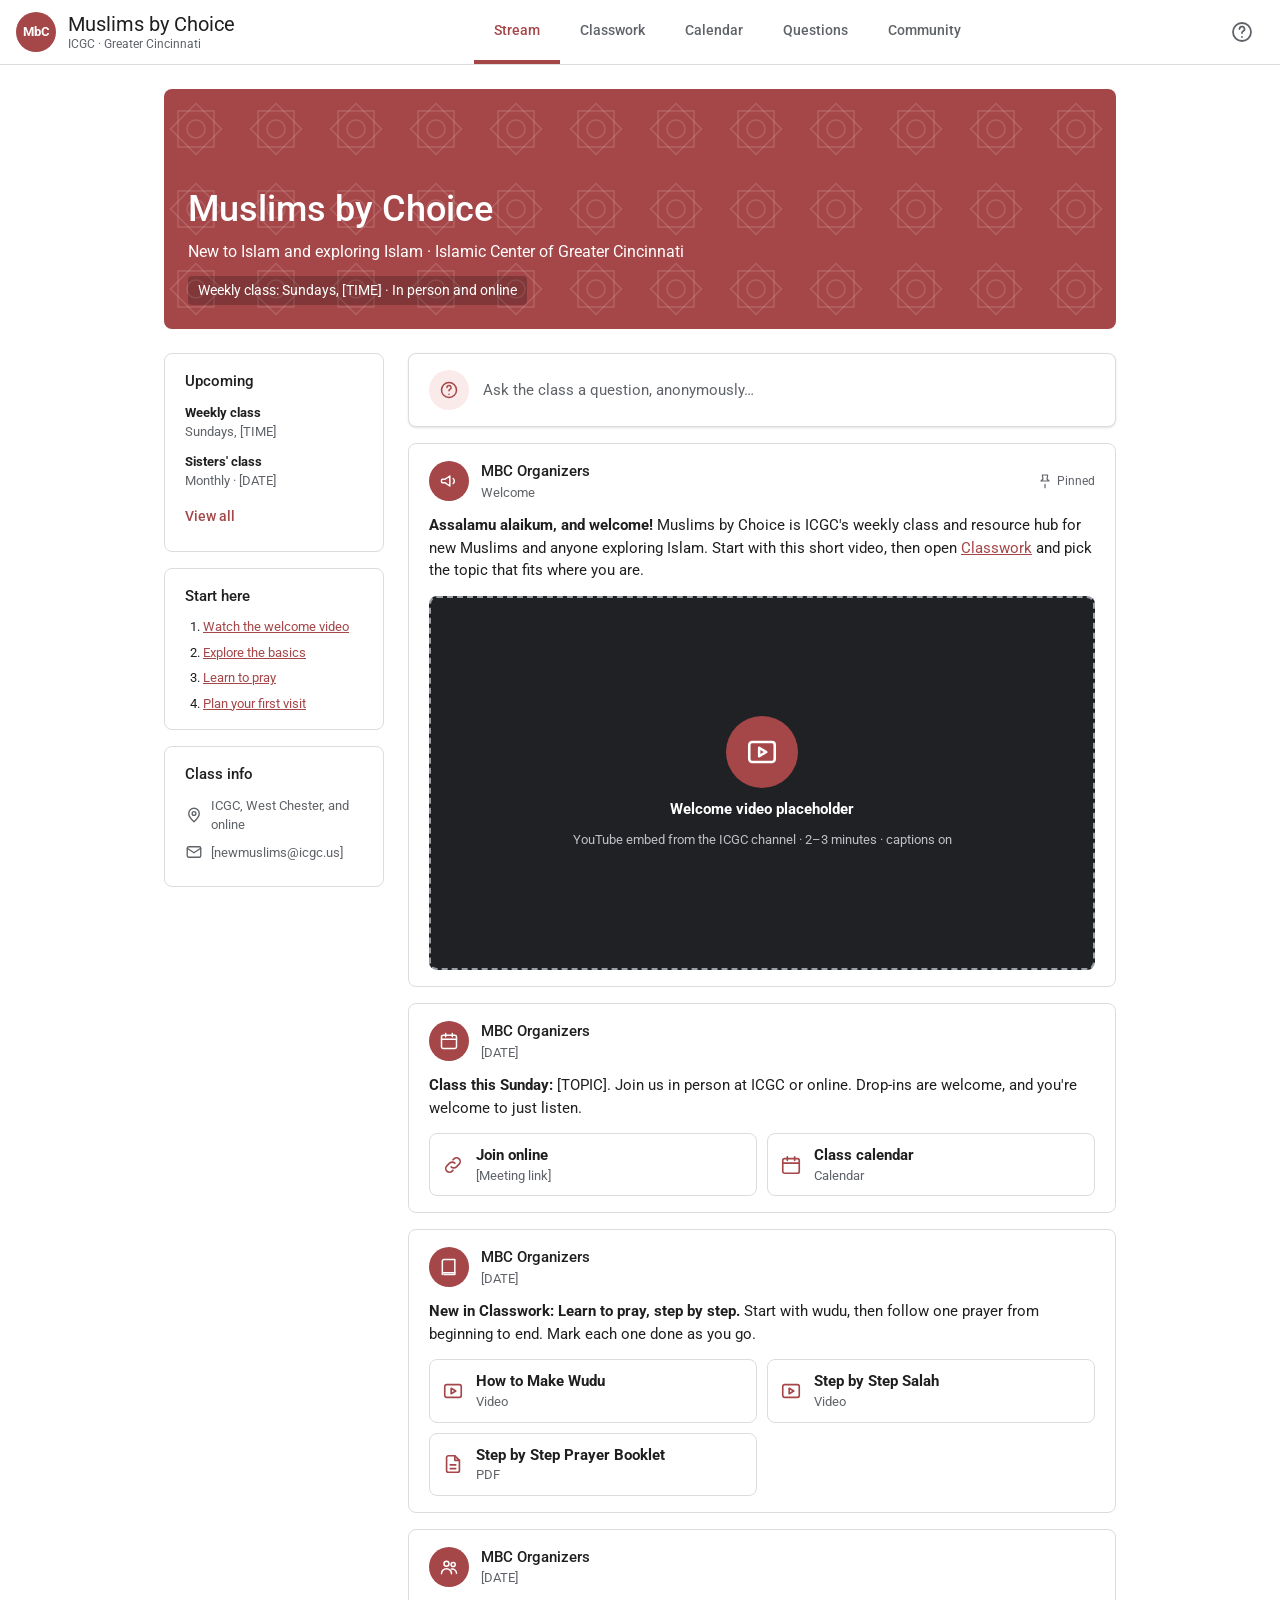
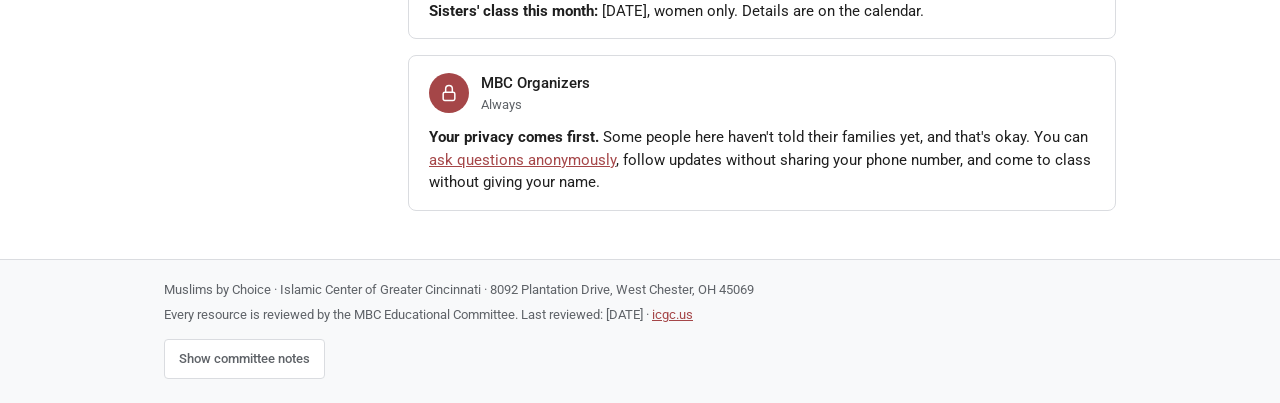
==== classroom-pages/index.html @ 6eb434a8 "Add classroom-style version of the hub Five pages in classroom-pages/ laid out like a learning platf" ====
<!doctype html>
<html lang="en">
<head>
<meta charset="utf-8">
<meta name="viewport" content="width=device-width, initial-scale=1">
<meta name="robots" content="noindex">
<title>Stream · Muslims by Choice</title>
<link rel="preconnect" href="https://fonts.googleapis.com">
<link href="https://fonts.googleapis.com/css2?family=Roboto:wght@400;500;700&amp;display=swap" rel="stylesheet">
<link rel="stylesheet" href="assets/classroom.css">
</head>
<body class="notes-off">
<a class="skip" href="#main">Skip to content</a>
<div class="cn-note proto-bar">Prototype for committee review. Notes in yellow mark content still to confirm.</div>
<header class="appbar">
  <div class="appbar-left">
    <span class="class-icon" aria-hidden="true">MbC</span>
    <div class="class-name"><a href="index.html">Muslims by Choice</a><span>ICGC · Greater Cincinnati</span></div>
  </div>
  <nav class="tabs" aria-label="Class sections"><a href="index.html" class="tab is-active" aria-current="page">Stream</a><a href="classwork.html" class="tab">Classwork</a><a href="calendar.html" class="tab">Calendar</a><a href="questions.html" class="tab">Questions</a><a href="community.html" class="tab">Community</a></nav>
  <div class="appbar-right"><a class="icon-btn" href="questions.html" aria-label="Ask a question"><svg class="i" width="24" height="24" viewBox="0 0 24 24" fill="none" stroke="currentColor" stroke-width="1.8" stroke-linecap="round" stroke-linejoin="round" aria-hidden="true"><circle cx="12" cy="12" r="9"/><path d="M9.5 9a2.5 2.5 0 1 1 3.5 2.3c-.7.3-1 .9-1 1.7M12 17h.01"/></svg></a></div>
</header>
<main id="main" class="wrap">
<section class="banner"><div class="banner-text"><h1>Muslims by Choice</h1><p>New to Islam and exploring Islam · Islamic Center of Greater Cincinnati</p><p class="banner-meta">Weekly class: Sundays, [TIME] · In person and online</p></div></section>
<div class="stream-grid"><aside class="side"><section class="card side-card"><h2>Upcoming</h2><ul class="upcoming"><li><strong>Weekly class</strong><span>Sundays, [TIME]</span></li><li><strong>Sisters' class</strong><span>Monthly · [DATE]</span></li></ul><a class="text-btn" href="calendar.html">View all</a></section><section class="card side-card"><h2>Start here</h2><ol class="start"><li><a href="#welcome">Watch the welcome video</a></li><li><a href="classwork.html#explore">Explore the basics</a></li><li><a href="classwork.html#establish">Learn to pray</a></li><li><a href="community.html">Plan your first visit</a></li></ol></section><section class="card side-card"><h2>Class info</h2><p class="info"><svg class="i" width="18" height="18" viewBox="0 0 24 24" fill="none" stroke="currentColor" stroke-width="1.8" stroke-linecap="round" stroke-linejoin="round" aria-hidden="true"><path d="M12 21s-7-6.2-7-11a7 7 0 0 1 14 0c0 4.8-7 11-7 11z"/><circle cx="12" cy="10" r="2.5"/></svg> ICGC, West Chester, and online</p><p class="info"><svg class="i" width="18" height="18" viewBox="0 0 24 24" fill="none" stroke="currentColor" stroke-width="1.8" stroke-linecap="round" stroke-linejoin="round" aria-hidden="true"><rect x="3" y="5" width="18" height="14" rx="2"/><path d="M3 7l9 6 9-6"/></svg> [newmuslims@icgc.us]</p></section></aside><div class="stream" id="welcome"><a class="card compose" href="questions.html"><span class="avatar soft"><svg class="i" width="20" height="20" viewBox="0 0 24 24" fill="none" stroke="currentColor" stroke-width="1.8" stroke-linecap="round" stroke-linejoin="round" aria-hidden="true"><circle cx="12" cy="12" r="9"/><path d="M9.5 9a2.5 2.5 0 1 1 3.5 2.3c-.7.3-1 .9-1 1.7M12 17h.01"/></svg></span><span>Ask the class a question, anonymously…</span></a><article class="card post"><div class="post-head"><span class="avatar"><svg class="i" width="20" height="20" viewBox="0 0 24 24" fill="none" stroke="currentColor" stroke-width="1.8" stroke-linecap="round" stroke-linejoin="round" aria-hidden="true"><path d="M3 11v2a1 1 0 0 0 1 1h3l6 4V6L7 10H4a1 1 0 0 0-1 1z"/><path d="M17 9a4 4 0 0 1 0 6"/></svg></span><div><div class="post-who">MBC Organizers</div><div class="post-when">Welcome</div></div><span class="pin"><svg class="i" width="16" height="16" viewBox="0 0 24 24" fill="none" stroke="currentColor" stroke-width="1.8" stroke-linecap="round" stroke-linejoin="round" aria-hidden="true"><path d="M12 17v5M8 3h8l-1 6 3 3H6l3-3z"/></svg> Pinned</span></div><div class="post-body"><p><strong>Assalamu alaikum, and welcome!</strong> Muslims by Choice is ICGC's weekly class and resource hub for new Muslims and anyone exploring Islam. Start with this short video, then open <a href="classwork.html">Classwork</a> and pick the topic that fits where you are.</p></div><div class="video-ph" role="img" aria-label="Placeholder for the welcome video"><span class="play"><svg class="i" width="34" height="34" viewBox="0 0 24 24" fill="none" stroke="currentColor" stroke-width="1.8" stroke-linecap="round" stroke-linejoin="round" aria-hidden="true"><rect x="3" y="5" width="18" height="14" rx="2"/><path d="M10 9l5 3-5 3z"/></svg></span><strong>Welcome video placeholder</strong><small>YouTube embed from the ICGC channel · 2–3 minutes · captions on</small></div><p class="cn-note">Committee: decide who records the video, and keep faces and names of class members out of it</p></article><article class="card post"><div class="post-head"><span class="avatar"><svg class="i" width="20" height="20" viewBox="0 0 24 24" fill="none" stroke="currentColor" stroke-width="1.8" stroke-linecap="round" stroke-linejoin="round" aria-hidden="true"><rect x="3" y="5" width="18" height="16" rx="2"/><path d="M3 10h18M8 3v4M16 3v4"/></svg></span><div><div class="post-who">MBC Organizers</div><div class="post-when">[DATE]</div></div></div><div class="post-body"><p><strong>Class this Sunday:</strong> [TOPIC]. Join us in person at ICGC or online. Drop-ins are welcome, and you're welcome to just listen.</p></div><div class="attachments"><a class="attach" href="#"><svg class="i" width="22" height="22" viewBox="0 0 24 24" fill="none" stroke="currentColor" stroke-width="1.8" stroke-linecap="round" stroke-linejoin="round" aria-hidden="true"><path d="M10 14a4 4 0 0 0 5.7 0l3-3a4 4 0 0 0-5.7-5.7l-1 1"/><path d="M14 10a4 4 0 0 0-5.7 0l-3 3a4 4 0 0 0 5.7 5.7l1-1"/></svg><span><strong>Join online</strong><small>[Meeting link]</small></span></a><a class="attach" href="calendar.html"><svg class="i" width="22" height="22" viewBox="0 0 24 24" fill="none" stroke="currentColor" stroke-width="1.8" stroke-linecap="round" stroke-linejoin="round" aria-hidden="true"><rect x="3" y="5" width="18" height="16" rx="2"/><path d="M3 10h18M8 3v4M16 3v4"/></svg><span><strong>Class calendar</strong><small>Calendar</small></span></a></div><p class="cn-note">Committee: confirm time; the ICGC site lists 12–2 pm</p></article><article class="card post"><div class="post-head"><span class="avatar"><svg class="i" width="20" height="20" viewBox="0 0 24 24" fill="none" stroke="currentColor" stroke-width="1.8" stroke-linecap="round" stroke-linejoin="round" aria-hidden="true"><path d="M4 19V5a2 2 0 0 1 2-2h13v16H6a2 2 0 0 0-2 2z"/><path d="M19 19v2H6"/></svg></span><div><div class="post-who">MBC Organizers</div><div class="post-when">[DATE]</div></div></div><div class="post-body"><p><strong>New in Classwork: Learn to pray, step by step.</strong> Start with wudu, then follow one prayer from beginning to end. Mark each one done as you go.</p></div><div class="attachments"><a class="attach" href="https://linktr.ee/MuslimsbyChoiceResources"><svg class="i" width="22" height="22" viewBox="0 0 24 24" fill="none" stroke="currentColor" stroke-width="1.8" stroke-linecap="round" stroke-linejoin="round" aria-hidden="true"><rect x="3" y="5" width="18" height="14" rx="2"/><path d="M10 9l5 3-5 3z"/></svg><span><strong>How to Make Wudu</strong><small>Video</small></span></a><a class="attach" href="https://linktr.ee/MuslimsbyChoiceResources"><svg class="i" width="22" height="22" viewBox="0 0 24 24" fill="none" stroke="currentColor" stroke-width="1.8" stroke-linecap="round" stroke-linejoin="round" aria-hidden="true"><rect x="3" y="5" width="18" height="14" rx="2"/><path d="M10 9l5 3-5 3z"/></svg><span><strong>Step by Step Salah</strong><small>Video</small></span></a><a class="attach" href="https://linktr.ee/MuslimsbyChoiceResources"><svg class="i" width="22" height="22" viewBox="0 0 24 24" fill="none" stroke="currentColor" stroke-width="1.8" stroke-linecap="round" stroke-linejoin="round" aria-hidden="true"><path d="M14 3H7a2 2 0 0 0-2 2v14a2 2 0 0 0 2 2h10a2 2 0 0 0 2-2V8z"/><path d="M14 3v5h5M9 13h6M9 17h6"/></svg><span><strong>Step by Step Prayer Booklet</strong><small>PDF</small></span></a></div></article><article class="card post"><div class="post-head"><span class="avatar"><svg class="i" width="20" height="20" viewBox="0 0 24 24" fill="none" stroke="currentColor" stroke-width="1.8" stroke-linecap="round" stroke-linejoin="round" aria-hidden="true"><circle cx="9" cy="8" r="3"/><path d="M3 20a6 6 0 0 1 12 0"/><circle cx="17" cy="9" r="2.5"/><path d="M15 14.5a5 5 0 0 1 6 5"/></svg></span><div><div class="post-who">MBC Organizers</div><div class="post-when">[DATE]</div></div></div><div class="post-body"><p><strong>Sisters' class this month:</strong> [DATE], women only. Details are on the calendar.</p></div><p class="cn-note">Committee: confirm sisters' class dates each quarter so no one is caught by surprise</p></article><article class="card post"><div class="post-head"><span class="avatar"><svg class="i" width="20" height="20" viewBox="0 0 24 24" fill="none" stroke="currentColor" stroke-width="1.8" stroke-linecap="round" stroke-linejoin="round" aria-hidden="true"><rect x="5" y="11" width="14" height="10" rx="2"/><path d="M8 11V7a4 4 0 0 1 8 0v4"/></svg></span><div><div class="post-who">MBC Organizers</div><div class="post-when">Always</div></div></div><div class="post-body"><p><strong>Your privacy comes first.</strong> Some people here haven't told their families yet, and that's okay. You can <a href="questions.html">ask questions anonymously</a>, follow updates without sharing your phone number, and come to class without giving your name.</p></div><p class="cn-note">Committee: confirm the privacy policy</p></article></div></div>
</main>
<footer class="foot">
  <div class="wrap foot-inner">
    <span>Muslims by Choice · Islamic Center of Greater Cincinnati · 8092 Plantation Drive, West Chester, OH 45069</span>
    <span>Every resource is reviewed by the MBC Educational Committee. Last reviewed: [DATE] · <a href="https://icgc.us/">icgc.us</a></span>
    <button type="button" class="notes-toggle" aria-pressed="false">Show committee notes</button>
  </div>
</footer>
<script src="assets/classroom.js"></script>
</body>
</html>
---- classroom-pages/assets/classroom.css ----
/* Muslims by Choice: classroom-style layout. Theme color matches ICGC maroon. */
:root {
  --theme: #A54648;
  --theme-dark: #772F30;
  --theme-tint: #FAEAEA;
  --ink: #1F1F1F;
  --muted: #5F6368;
  --line: #DADCE0;
  --bg: #FFFFFF;
  --soft: #F8F9FA;
  --radius: 8px;
}

* { box-sizing: border-box; }
body { margin: 0; font-family: Roboto, Arial, sans-serif; color: var(--ink); background: var(--bg); font-size: 15px; line-height: 1.5; }
a { color: var(--theme); }
a:hover { color: var(--theme-dark); }
h1, h2, h3 { font-weight: 400; margin: 0; }
.i { flex: none; }

.skip { position: absolute; left: -999px; top: 8px; background: #fff; padding: 8px 12px; z-index: 20; }
.skip:focus { left: 8px; }

/* Committee notes */
.notes-off .cn-note { display: none !important; }
.cn-note { margin: 10px 0 0; padding: 6px 10px; border-radius: 6px; background: #FFF3DC; border: 1px dashed #C98A1B; color: #6E4500; font-size: 13px; line-height: 1.4; }
.proto-bar { margin: 0; border-radius: 0; text-align: center; border-width: 0 0 1px; }

/* App bar */
.appbar { position: sticky; top: 0; z-index: 10; background: #fff; border-bottom: 1px solid var(--line); display: flex; align-items: center; gap: 16px; padding: 0 16px; min-height: 64px; flex-wrap: wrap; }
.appbar-left { display: flex; align-items: center; gap: 12px; min-width: 0; }
.class-icon { width: 40px; height: 40px; border-radius: 50%; background: var(--theme); color: #fff; font-weight: 700; font-size: 13px; display: flex; align-items: center; justify-content: center; }
.class-name { display: flex; flex-direction: column; line-height: 1.25; }
.class-name a { color: var(--ink); text-decoration: none; font-size: 20px; }
.class-name a:hover { text-decoration: underline; }
.class-name span { color: var(--muted); font-size: 12px; }
.tabs { display: flex; flex: 1; justify-content: center; align-self: stretch; overflow-x: auto; }
.tab { display: flex; align-items: center; padding: 0 20px; min-height: 64px; color: var(--muted); text-decoration: none; font-weight: 500; font-size: 14px; border-bottom: 4px solid transparent; white-space: nowrap; }
.tab:hover { background: var(--soft); color: var(--ink); }
.tab.is-active { color: var(--theme); border-bottom-color: var(--theme); }
.appbar-right { display: flex; margin-left: auto; }
.icon-btn { width: 44px; height: 44px; border-radius: 50%; display: flex; align-items: center; justify-content: center; color: var(--muted); }
.icon-btn:hover { background: var(--soft); color: var(--ink); }

/* Layout */
.wrap { max-width: 1000px; margin: 0 auto; padding: 0 24px; }
main.wrap { padding-top: 24px; padding-bottom: 48px; }
.card { background: #fff; border: 1px solid var(--line); border-radius: var(--radius); padding: 16px 20px; }
.card-title { font-size: 18px; color: var(--theme); margin-bottom: 12px; display: flex; align-items: center; gap: 8px; }
.page-head { padding: 8px 0 24px; border-bottom: 1px solid var(--line); margin-bottom: 24px; }
.page-head h1 { font-size: 32px; color: var(--theme); }
.page-head p { margin: 6px 0 0; color: var(--muted); max-width: 680px; }
.hint { color: var(--muted); font-size: 13px; }

/* Banner */
.banner { border-radius: var(--radius); min-height: 240px; display: flex; align-items: flex-end; padding: 24px; color: #fff; margin-bottom: 24px;
  background-color: var(--theme);
  background-image: url("data:image/svg+xml,%3Csvg xmlns='http://www.w3.org/2000/svg' width='80' height='80' viewBox='0 0 80 80'%3E%3Cg fill='none' stroke='%23ffffff' stroke-opacity='0.14' stroke-width='1.5'%3E%3Crect x='22' y='22' width='36' height='36'/%3E%3Crect x='22' y='22' width='36' height='36' transform='rotate(45 40 40)'/%3E%3Ccircle cx='40' cy='40' r='9'/%3E%3C/g%3E%3C/svg%3E");
  background-position: right center; }
.banner h1 { font-size: 36px; font-weight: 500; }
.banner p { margin: 4px 0 0; font-size: 16px; }
.banner .banner-meta { margin-top: 12px; display: inline-block; background: rgba(0, 0, 0, 0.22); padding: 4px 10px; border-radius: 4px; font-size: 14px; }

/* Stream */
.stream-grid { display: grid; grid-template-columns: 220px minmax(0, 1fr); gap: 24px; align-items: start; }
.side { display: flex; flex-direction: column; gap: 16px; }
.side-card h2 { font-size: 15px; font-weight: 500; margin-bottom: 10px; }
.upcoming { list-style: none; margin: 0 0 8px; padding: 0; display: flex; flex-direction: column; gap: 10px; font-size: 13px; }
.upcoming li { display: flex; flex-direction: column; }
.upcoming span { color: var(--muted); }
.start { margin: 0; padding-left: 18px; font-size: 13px; display: flex; flex-direction: column; gap: 6px; }
.info { display: flex; gap: 8px; align-items: center; margin: 0 0 8px; font-size: 13px; color: var(--muted); }
.text-btn { font-weight: 500; font-size: 14px; text-decoration: none; display: inline-flex; align-items: center; min-height: 36px; }
.text-btn:hover { text-decoration: underline; }
.stream { display: flex; flex-direction: column; gap: 16px; }
.compose { display: flex; align-items: center; gap: 14px; color: var(--muted); text-decoration: none; box-shadow: 0 1px 2px rgba(60, 64, 67, 0.15); }
.compose:hover { color: var(--ink); box-shadow: 0 1px 3px rgba(60, 64, 67, 0.3); }
.avatar { width: 40px; height: 40px; border-radius: 50%; background: var(--theme); color: #fff; display: flex; align-items: center; justify-content: center; flex: none; }
.avatar.soft { background: var(--theme-tint); color: var(--theme); }
.post-head { display: flex; align-items: center; gap: 12px; }
.post-who { font-weight: 500; }
.post-when { color: var(--muted); font-size: 13px; }
.pin { margin-left: auto; display: inline-flex; align-items: center; gap: 4px; color: var(--muted); font-size: 12px; }
.post-body p { margin: 12px 0 0; }
.attachments { display: grid; grid-template-columns: repeat(auto-fit, minmax(220px, 1fr)); gap: 10px; margin-top: 14px; }
.attach { display: flex; align-items: center; gap: 12px; border: 1px solid var(--line); border-radius: var(--radius); padding: 10px 12px; color: var(--theme); text-decoration: none; min-height: 56px; }
.attach:hover { background: var(--soft); }
.attach span { display: flex; flex-direction: column; color: var(--ink); min-width: 0; }
.attach small { color: var(--muted); }
.video-ph { margin-top: 14px; aspect-ratio: 16 / 9; border-radius: var(--radius); background: #202124; border: 2px dashed #9AA0A6; color: #fff; display: flex; flex-direction: column; align-items: center; justify-content: center; gap: 10px; text-align: center; padding: 16px; }
.video-ph .play { width: 72px; height: 72px; border-radius: 50%; background: var(--theme); display: flex; align-items: center; justify-content: center; }
.video-ph small { color: #BDC1C6; }

/* Classwork */
.cw-grid { display: grid; grid-template-columns: 200px minmax(0, 1fr); gap: 32px; align-items: start; }
.topics-nav { position: sticky; top: 88px; padding: 12px 16px; }
.topics-nav h2 { font-size: 14px; font-weight: 500; color: var(--muted); margin-bottom: 6px; }
.topics-nav ul { list-style: none; margin: 0; padding: 0; }
.topics-nav ul ul { padding-left: 12px; }
.topics-nav a { display: block; padding: 6px 8px; border-radius: 0 16px 16px 0; color: var(--ink); text-decoration: none; font-size: 14px; }
.topics-nav a:hover { background: var(--theme-tint); color: var(--theme-dark); }
.topic { margin-bottom: 36px; }
.topic.sub { margin: 24px 0 0; }
.topic-head { display: flex; align-items: baseline; justify-content: space-between; gap: 12px; border-bottom: 1px solid var(--theme); padding-bottom: 8px; }
.topic-head h2 { font-size: 28px; color: var(--theme); }
.topic-head h3 { font-size: 20px; color: var(--ink); }
.topic.sub .topic-head { border-bottom-color: var(--line); }
.topic-desc { color: var(--muted); margin: 8px 0 4px; }
.progress { color: var(--muted); font-size: 13px; white-space: nowrap; }
.items { list-style: none; margin: 0; padding: 0; }
.item { border-bottom: 1px solid var(--line); }
.item summary { display: flex; align-items: center; gap: 14px; padding: 10px 8px; min-height: 56px; cursor: pointer; list-style: none; border-radius: var(--radius); }
.item summary::-webkit-details-marker { display: none; }
.item summary:hover { background: var(--soft); }
.item details[open] summary { background: var(--soft); }
.item-icon { width: 36px; height: 36px; border-radius: 50%; background: var(--theme); color: #fff; display: flex; align-items: center; justify-content: center; flex: none; }
.item-icon.muted { background: #E8EAED; color: var(--muted); }
.item-title { flex: 1; font-weight: 500; min-width: 0; }
.item .meta { color: var(--muted); font-size: 13px; white-space: nowrap; }
.item .soon { color: var(--muted); font-size: 12px; border: 1px solid var(--line); border-radius: 999px; padding: 2px 10px; white-space: nowrap; }
.item.is-done .item-icon { background: #188038; }
.item-body { padding: 4px 8px 16px 58px; }
.item-body p { margin: 0; color: var(--muted); }
.item-actions { display: flex; flex-wrap: wrap; align-items: center; gap: 16px; margin-top: 12px; }
.checklist { margin: 8px 0 0; padding-left: 20px; color: var(--muted); }
.done { display: inline-flex; align-items: center; gap: 8px; font-size: 14px; color: var(--muted); cursor: pointer; min-height: 36px; }
.done input { width: 18px; height: 18px; accent-color: #188038; }

.btn { display: inline-flex; align-items: center; justify-content: center; min-height: 40px; padding: 0 20px; border-radius: 4px; background: var(--theme); color: #fff; text-decoration: none; font: inherit; font-weight: 500; font-size: 14px; border: 1px solid var(--theme); cursor: pointer; }
.btn:hover { background: var(--theme-dark); border-color: var(--theme-dark); color: #fff; }
.btn.outline { background: #fff; color: var(--theme); border-color: var(--line); margin-top: 16px; }
.btn.outline:hover { background: var(--theme-tint); color: var(--theme-dark); }

/* Calendar */
.cal-grid { display: grid; grid-template-columns: minmax(0, 1fr) minmax(0, 1fr); gap: 24px; }
.events { list-style: none; margin: 0; padding: 0; display: flex; flex-direction: column; }
.ev { display: flex; gap: 16px; padding: 12px 0; border-bottom: 1px solid var(--line); }
.ev-date { width: 64px; flex: none; display: flex; flex-direction: column; align-items: center; justify-content: center; border-radius: var(--radius); background: var(--theme-tint); color: var(--theme-dark); padding: 6px; }
.ev-date small { font-size: 11px; }
.ev div { display: flex; flex-direction: column; min-width: 0; }
.ev span { color: var(--muted); font-size: 14px; }
.cal-embed { min-height: 360px; display: flex; flex-direction: column; align-items: center; justify-content: center; gap: 8px; color: var(--muted); background: var(--soft); border-style: dashed; text-align: center; }

/* Questions */
.q-grid { display: grid; grid-template-columns: minmax(0, 1fr) minmax(0, 1fr); gap: 24px; align-items: start; }
.ask label { display: block; font-weight: 500; margin-bottom: 6px; }
.ask textarea { width: 100%; font: inherit; padding: 12px; border: 1px solid #80868B; border-radius: 4px; resize: vertical; }
.ask textarea:focus { outline: 2px solid var(--theme); border-color: transparent; }
.form-thanks p { margin: 4px 0 0; color: var(--muted); }

/* Community */
.two-col { display: grid; grid-template-columns: minmax(0, 1fr) minmax(0, 1fr); gap: 24px; align-items: start; }
.col { display: flex; flex-direction: column; gap: 24px; }
.people { list-style: none; margin: 0; padding: 0; }
.person { display: flex; align-items: center; gap: 14px; padding: 10px 0; border-bottom: 1px solid var(--line); }
.person:last-child { border-bottom: 0; }
.person > div { flex: 1; display: flex; flex-direction: column; min-width: 0; }
.person span { color: var(--muted); font-size: 14px; }
.privacy p { margin: 0; color: var(--muted); }
.visit { list-style: none; margin: 0; padding: 0; display: flex; flex-direction: column; gap: 14px; }
.visit li { display: flex; gap: 12px; color: var(--theme); }
.visit div { display: flex; flex-direction: column; color: var(--ink); }
.visit span { color: var(--muted); font-size: 14px; }

/* Footer */
.foot { border-top: 1px solid var(--line); background: var(--soft); color: var(--muted); font-size: 13px; }
.foot-inner { display: flex; flex-direction: column; gap: 6px; padding-top: 20px; padding-bottom: 24px; align-items: flex-start; }
.notes-toggle { margin-top: 8px; font: inherit; font-weight: 500; color: var(--muted); background: #fff; border: 1px solid var(--line); border-radius: 4px; padding: 0 14px; min-height: 40px; cursor: pointer; }
.notes-toggle:hover { color: var(--theme); border-color: var(--theme); }

/* Small screens */
@media (max-width: 760px) {
  .appbar { padding: 0 12px; }
  .tabs { order: 3; flex-basis: 100%; justify-content: flex-start; }
  .tab { min-height: 48px; padding: 0 14px; }
  .stream-grid, .cw-grid, .cal-grid, .q-grid, .two-col { grid-template-columns: minmax(0, 1fr); }
  .side { order: 2; }
  .topics-nav { position: static; }
  .banner h1 { font-size: 28px; }
  .item-body { padding-left: 8px; }
  .wrap { padding: 0 16px; }
}
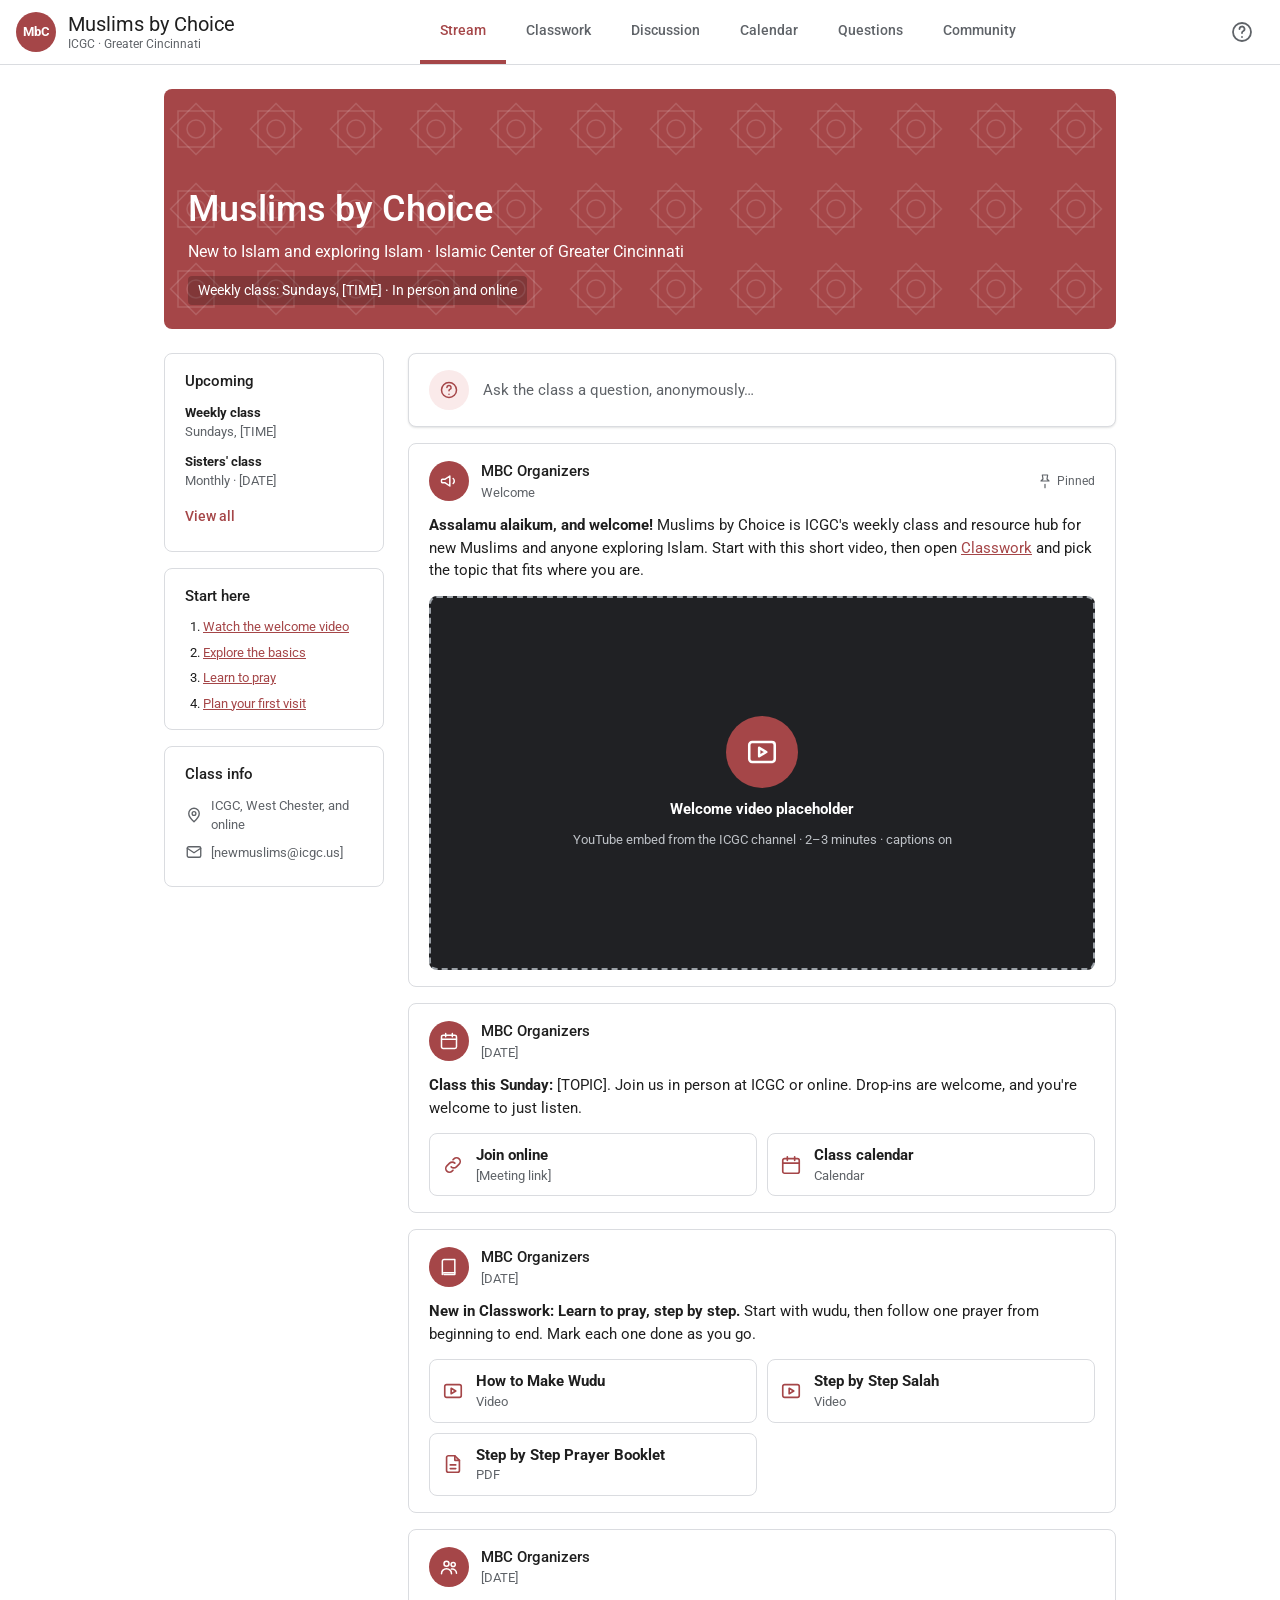
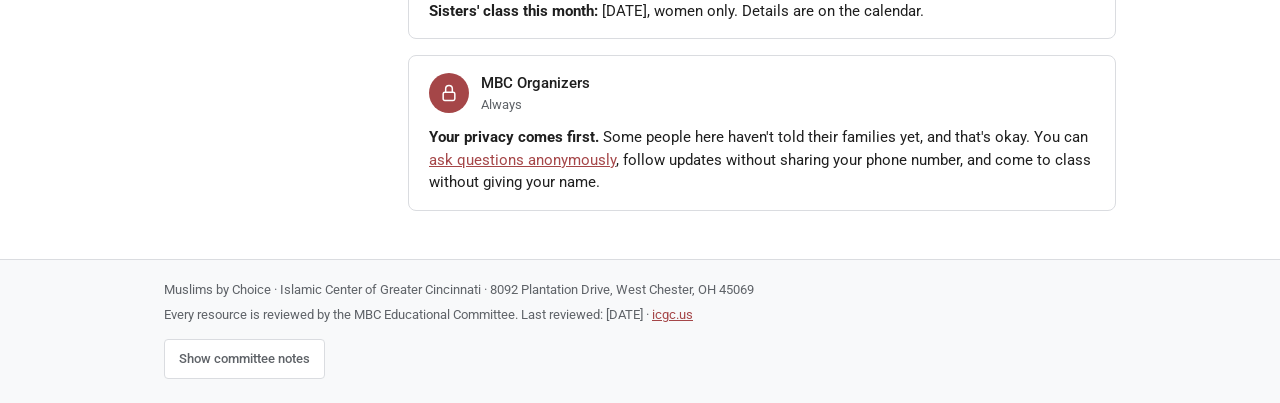
==== commit 2ae7d1dd: "Add Discussion page to classroom version Moderated forum layout with category filters, pinned guidel" ====
--- a/classroom-pages/index.html
+++ b/classroom-pages/index.html
@@ -17,7 +17,7 @@
     <span class="class-icon" aria-hidden="true">MbC</span>
     <div class="class-name"><a href="index.html">Muslims by Choice</a><span>ICGC · Greater Cincinnati</span></div>
   </div>
-  <nav class="tabs" aria-label="Class sections"><a href="index.html" class="tab is-active" aria-current="page">Stream</a><a href="classwork.html" class="tab">Classwork</a><a href="calendar.html" class="tab">Calendar</a><a href="questions.html" class="tab">Questions</a><a href="community.html" class="tab">Community</a></nav>
+  <nav class="tabs" aria-label="Class sections"><a href="index.html" class="tab is-active" aria-current="page">Stream</a><a href="classwork.html" class="tab">Classwork</a><a href="discussion.html" class="tab">Discussion</a><a href="calendar.html" class="tab">Calendar</a><a href="questions.html" class="tab">Questions</a><a href="community.html" class="tab">Community</a></nav>
   <div class="appbar-right"><a class="icon-btn" href="questions.html" aria-label="Ask a question"><svg class="i" width="24" height="24" viewBox="0 0 24 24" fill="none" stroke="currentColor" stroke-width="1.8" stroke-linecap="round" stroke-linejoin="round" aria-hidden="true"><circle cx="12" cy="12" r="9"/><path d="M9.5 9a2.5 2.5 0 1 1 3.5 2.3c-.7.3-1 .9-1 1.7M12 17h.01"/></svg></a></div>
 </header>
 <main id="main" class="wrap">
--- a/classroom-pages/assets/classroom.css
+++ b/classroom-pages/assets/classroom.css
@@ -131,6 +131,46 @@
 .btn.outline { background: #fff; color: var(--theme); border-color: var(--line); margin-top: 16px; }
 .btn.outline:hover { background: var(--theme-tint); color: var(--theme-dark); }
 
+/* Discussion */
+.disc-grid { display: grid; grid-template-columns: minmax(0, 1fr) 300px; gap: 24px; align-items: start; }
+.chips { display: flex; flex-wrap: wrap; gap: 8px; margin-bottom: 16px; }
+.chip { font: inherit; font-size: 14px; font-weight: 500; color: var(--muted); background: #fff; border: 1px solid var(--line); border-radius: 8px; padding: 0 14px; min-height: 36px; cursor: pointer; }
+.chip:hover { background: var(--soft); }
+.chip.is-active { background: var(--theme-tint); border-color: var(--theme-tint); color: var(--theme-dark); }
+.threads { list-style: none; margin: 0; padding: 0; border: 1px solid var(--line); border-radius: var(--radius); overflow: hidden; }
+.thread { border-bottom: 1px solid var(--line); }
+.thread:last-child { border-bottom: 0; }
+.thread[hidden] { display: none; }
+.thread summary { display: flex; gap: 14px; align-items: flex-start; padding: 14px 16px; cursor: pointer; list-style: none; }
+.thread summary::-webkit-details-marker { display: none; }
+.thread summary:hover, .thread details[open] summary { background: var(--soft); }
+.thread-main { flex: 1; min-width: 0; display: flex; flex-direction: column; gap: 2px; }
+.thread-title { font-weight: 500; font-size: 16px; }
+.thread-meta { color: var(--muted); font-size: 13px; }
+.cat-tag { display: inline-block; font-size: 12px; font-weight: 500; color: var(--theme-dark); background: var(--theme-tint); border-radius: 4px; padding: 0 6px; margin-right: 4px; }
+.thread-preview { color: var(--muted); font-size: 14px; }
+.thread-side { display: flex; flex-direction: column; align-items: flex-end; gap: 6px; flex: none; }
+.thread-side .pin { margin-left: 0; }
+.replies { display: inline-flex; align-items: center; gap: 4px; color: var(--muted); font-size: 13px; }
+.thread-body { padding: 4px 16px 16px 70px; }
+.thread-body .checklist { margin-top: 0; }
+.reply { display: flex; gap: 12px; padding: 12px 0; border-top: 1px solid var(--line); }
+.reply:first-child { border-top: 0; }
+.reply .avatar { width: 32px; height: 32px; }
+.reply p { margin: 2px 0 0; color: var(--ink); }
+.reply-who { font-weight: 500; font-size: 14px; display: flex; align-items: center; gap: 8px; }
+.badge { font-size: 11px; font-weight: 500; color: #fff; background: var(--theme); border-radius: 4px; padding: 1px 6px; }
+.reply-actions { display: flex; flex-wrap: wrap; align-items: center; gap: 16px; margin-top: 8px; }
+.reply-actions .btn.outline { margin-top: 0; }
+.flag-btn { font: inherit; font-size: 14px; background: none; border: 0; color: var(--muted); cursor: pointer; gap: 6px; padding: 0; }
+.flag-btn:hover { color: var(--theme); }
+.new-topic label { display: block; font-weight: 500; font-size: 14px; margin: 10px 0 4px; }
+.new-topic label.done { display: inline-flex; font-weight: 400; margin: 12px 0; }
+.new-topic input[type="text"], .new-topic select, .new-topic textarea { width: 100%; font: inherit; padding: 10px; border: 1px solid #80868B; border-radius: 4px; background: #fff; }
+.new-topic textarea { resize: vertical; }
+.new-topic input:focus, .new-topic select:focus, .new-topic textarea:focus { outline: 2px solid var(--theme); border-color: transparent; }
+.topic-thanks p { margin: 4px 0 0; color: var(--muted); }
+
 /* Calendar */
 .cal-grid { display: grid; grid-template-columns: minmax(0, 1fr) minmax(0, 1fr); gap: 24px; }
 .events { list-style: none; margin: 0; padding: 0; display: flex; flex-direction: column; }
@@ -173,7 +213,8 @@
   .appbar { padding: 0 12px; }
   .tabs { order: 3; flex-basis: 100%; justify-content: flex-start; }
   .tab { min-height: 48px; padding: 0 14px; }
-  .stream-grid, .cw-grid, .cal-grid, .q-grid, .two-col { grid-template-columns: minmax(0, 1fr); }
+  .stream-grid, .cw-grid, .cal-grid, .q-grid, .two-col, .disc-grid { grid-template-columns: minmax(0, 1fr); }
+  .thread-body { padding-left: 16px; }
   .side { order: 2; }
   .topics-nav { position: static; }
   .banner h1 { font-size: 28px; }
